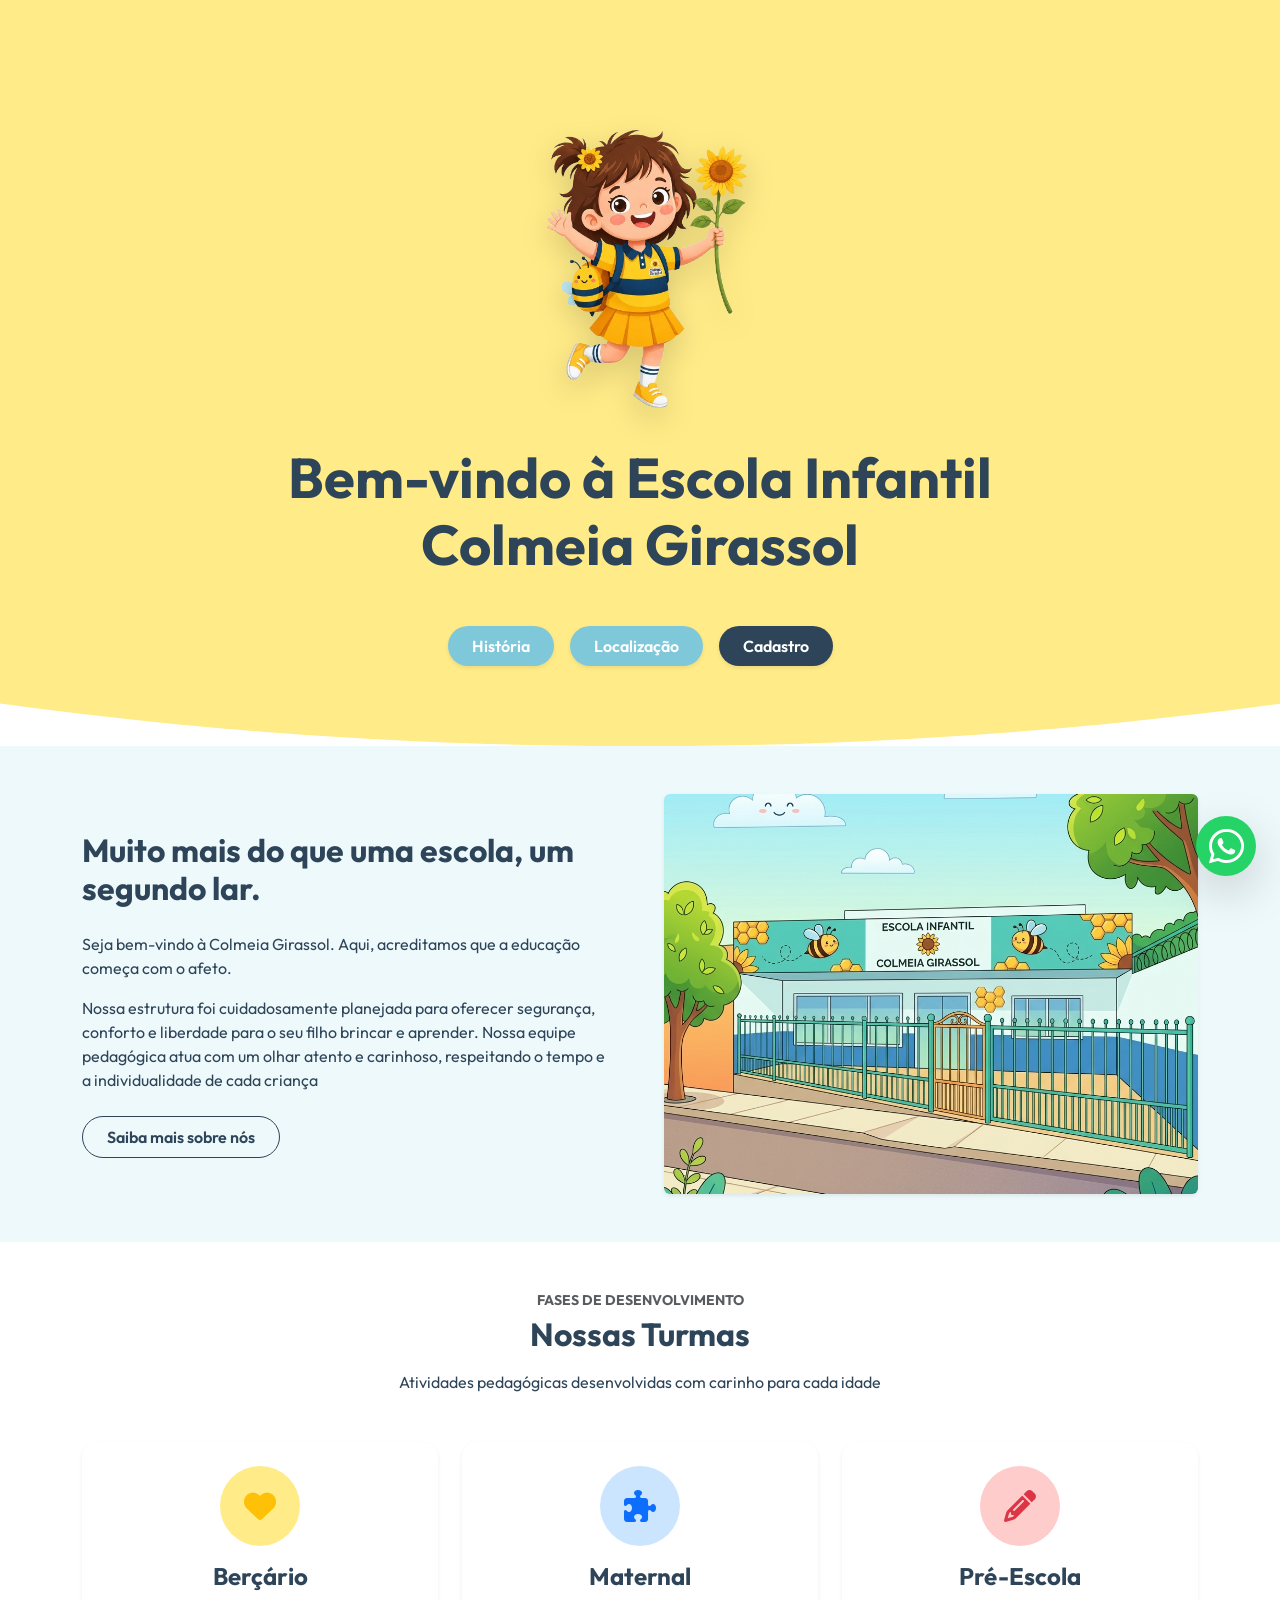
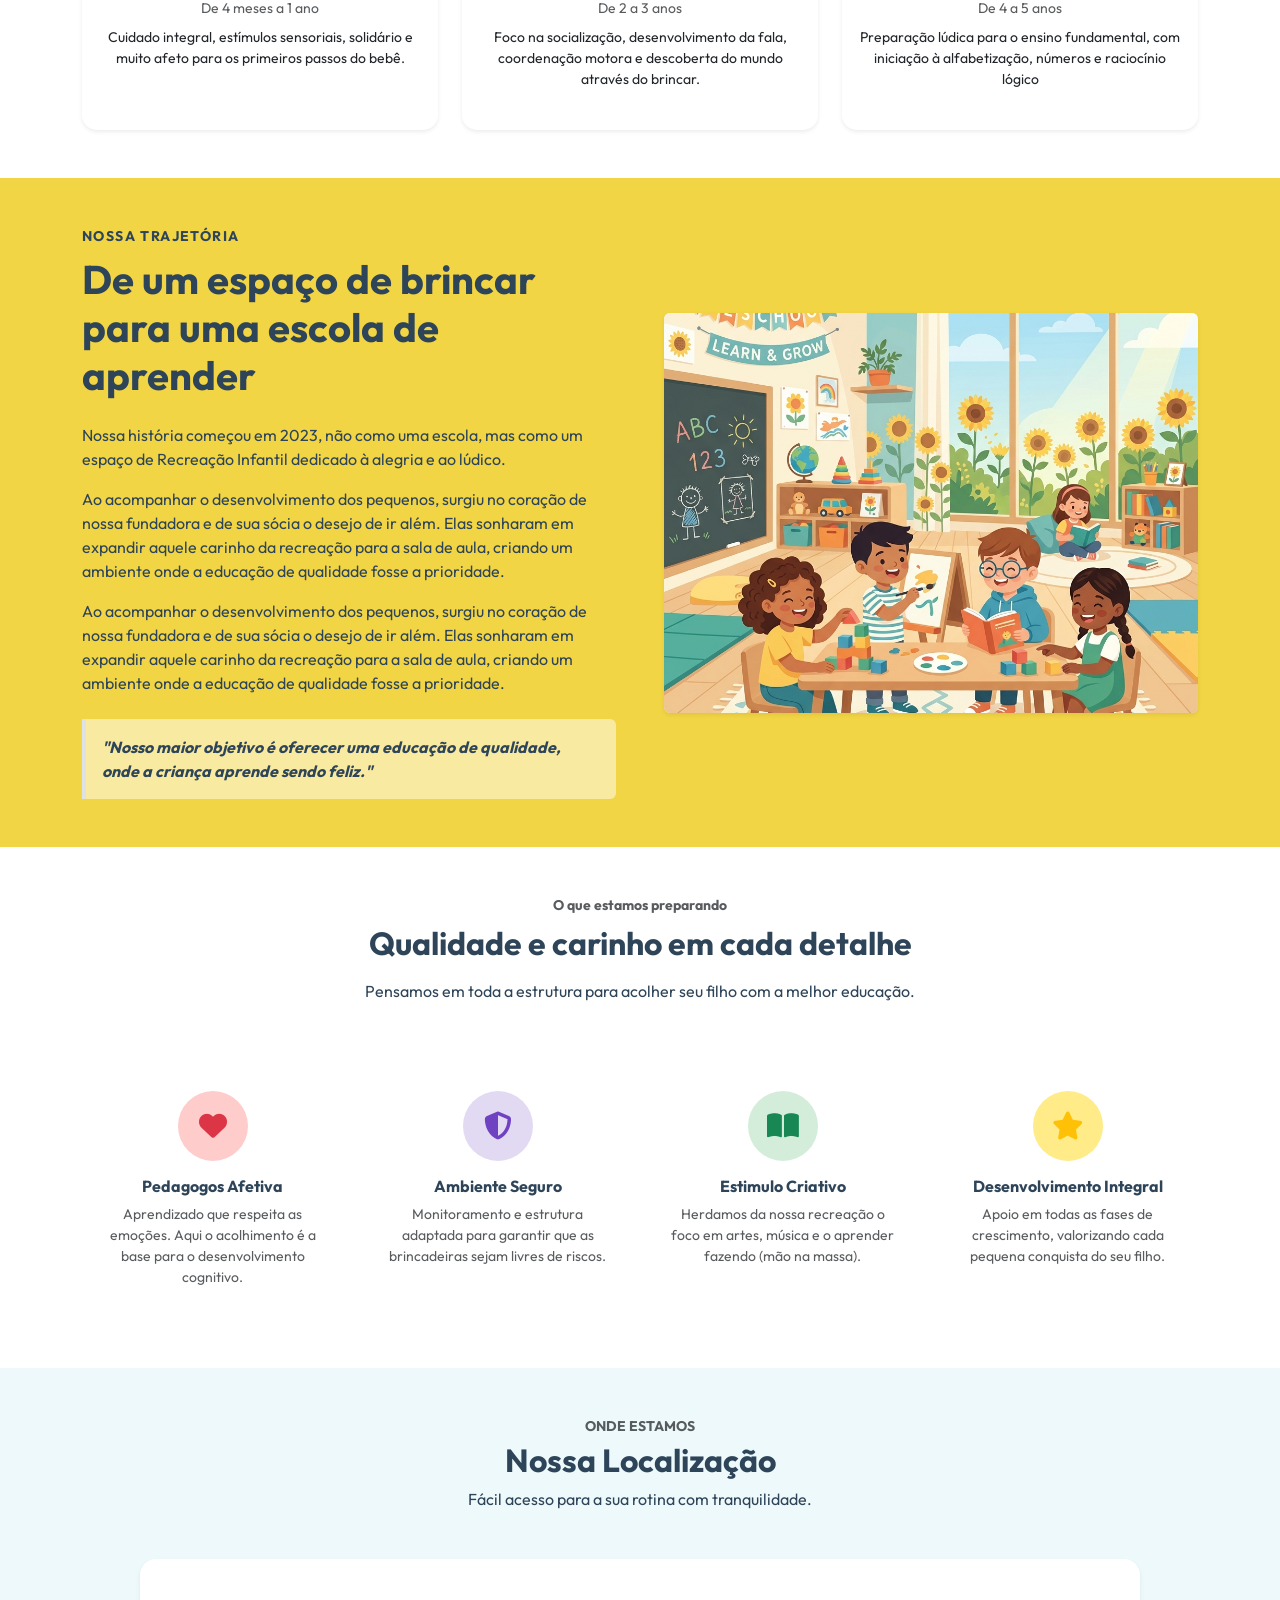
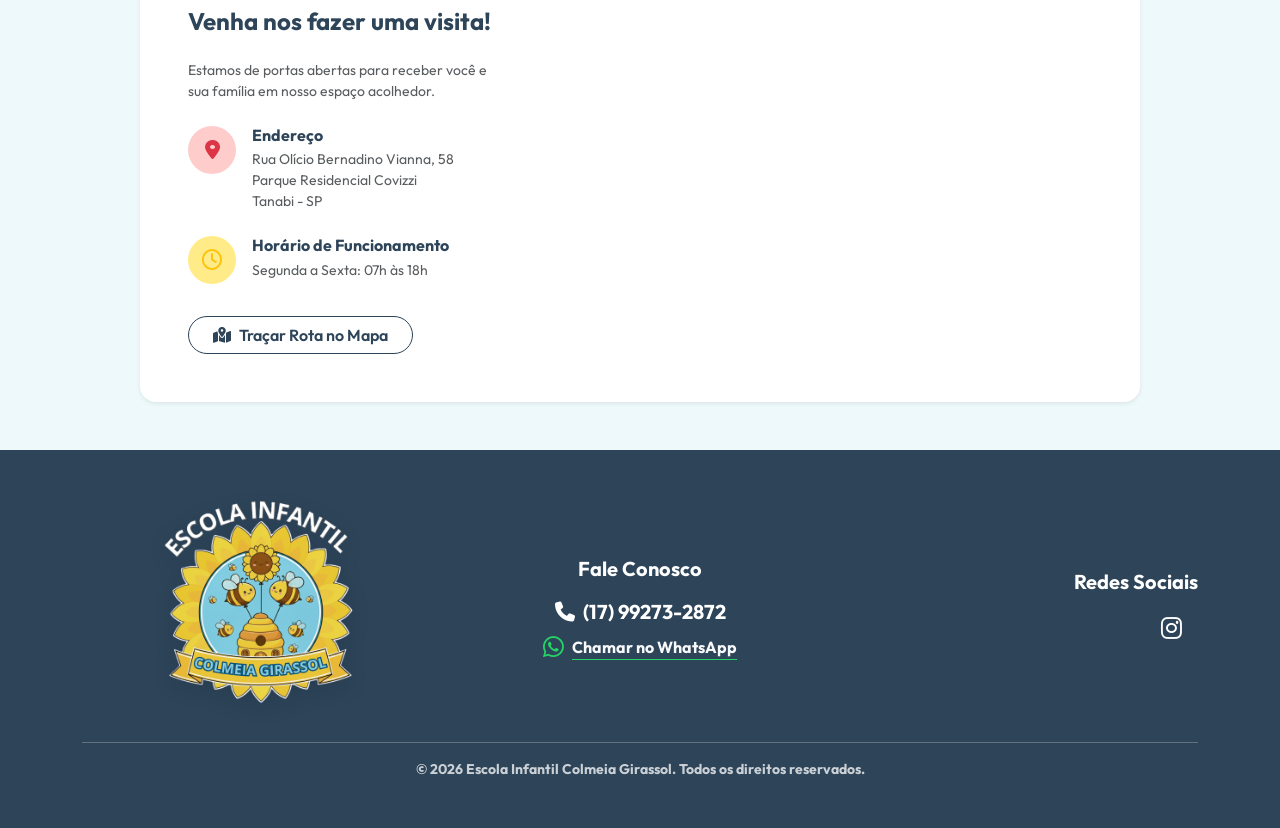
==== web/index.html @ 7d29bf46 "feat: implement core entity models, status utility service, and project frontend structure" ====
<!DOCTYPE html>
<html lang="pt-BR">
<head>
    <meta charset="UTF-8">
    <meta name="viewport" content="width=device-width, initial-scale=1.0">
    <title>Escola Infantil Colmeia Girassol</title>
    <!--Icone do site-->
    <link rel="icon" href="img/abelha.png">
    <!-- Fontes do Google -->
    <link href="https://fonts.googleapis.com/css2?family=Outfit:wght@300;400;600;700&display=swap" rel="stylesheet">
    <!-- CSS do Bootstrap -->
    <link href="https://cdn.jsdelivr.net/npm/bootstrap@5.3.2/dist/css/bootstrap.min.css" rel="stylesheet">
    <!-- Ícones do FontAwesome -->
    <link rel="stylesheet" href="https://cdnjs.cloudflare.com/ajax/libs/font-awesome/6.4.2/css/all.min.css">
    <!-- CSS da Biblioteca de Animação AOS -->
    <link href="https://unpkg.com/aos@2.3.1/dist/aos.css" rel="stylesheet">
    <!-- CSS Customizado -->
    <link rel="stylesheet" href="css/style.css">
</head>
<body>

    <!-- Seção Principal (Hero) -->
    <header class="hero-section text-center position-relative">
        <div class="hero-bg-curve"></div>
        <div class="container position-relative z-index-1" data-aos="fade-down" data-aos-duration="1000">
            <img src="img/mascote.png" alt="Mascote Escola Infantil Colmeia Girassol" class="img-fluid mb-4 floating" style="max-width: 250px; height: auto; filter: drop-shadow(0 10px 15px rgba(0,0,0,0.15)); mix-blend-mode: multiply;">
            <h1 class="display-4 fw-bold hero-title mb-5">Bem-vindo à Escola Infantil Colmeia Girassol</h1>
            
            <div class="d-flex justify-content-center gap-3 flex-wrap hero-buttons">
                <a href="#historia" class="btn btn-custom btn-light-blue rounded-pill px-4 py-2 shadow-sm">História</a>
                <a href="#localizacao" class="btn btn-custom btn-light-blue rounded-pill px-4 py-2 shadow-sm">Localização</a>
                <button class="btn btn-custom btn-dark-blue rounded-pill px-4 py-2 shadow-sm" data-bs-toggle="modal" data-bs-target="#modalCadastro">Cadastro</button>
            </div>
        </div>
    </header>

    <!-- Seção Sobre -->
    <section class="about-section py-5 bg-light-blue-pale" id="sobre">
        <div class="container">
            <div class="row align-items-center g-5">
                <div class="col-lg-6" data-aos="fade-right" data-aos-duration="1000">
                    <h2 class="fw-bold mb-4">Muito mais do que uma escola, um segundo lar.</h2>
                    <p class="mb-3">Seja bem-vindo à Colmeia Girassol. Aqui, acreditamos que a educação começa com o afeto.</p>
                    <p class="mb-4">Nossa estrutura foi cuidadosamente planejada para oferecer segurança, conforto e liberdade para o seu filho brincar e aprender. Nossa equipe pedagógica atua com um olhar atento e carinhoso, respeitando o tempo e a individualidade de cada criança</p>
                    <a href="html/sobre.html" class="btn btn-outline-dark-blue rounded-pill px-4 py-2">Saiba mais sobre nós</a>
                </div>
                <div class="col-lg-6" data-aos="fade-left" data-aos-duration="1000">
                    <div class="image-placeholder bg-light rounded shadow-sm d-flex align-items-center justify-content-center">
                        <img src="img/escola_cartoon.png" alt="Escola" class="img-fluid w-100 h-100 rounded" style="object-fit: cover;">
                    </div>
                </div>
            </div>
        </div>
    </section>

    <!-- Seção de Turmas -->
    <section class="classes-section py-5 bg-white text-center" id="turmas">
        <div class="container" data-aos="fade-up" data-aos-duration="1000">
            <p class="text-muted text-uppercase fw-bold mb-1 small">Fases de desenvolvimento</p>
            <h2 class="fw-bold mb-3">Nossas Turmas</h2>
            <p class="mb-5">Atividades pedagógicas desenvolvidas com carinho para cada idade</p>
            
            <div class="row justify-content-center g-4">
                <!-- Berçário -->
                <div class="col-md-4 col-sm-6" data-aos="zoom-in" data-aos-delay="100">
                    <div class="card h-100 border-0 shadow-sm custom-card">
                        <div class="card-body py-4">
                            <div class="icon-circle bg-yellow-light mx-auto mb-3">
                                <i class="fa-solid fa-heart text-warning"></i>
                            </div>
                            <h4 class="fw-bold text-dark-blue">Berçário</h4>
                            <p class="small text-muted mb-0">De 4 meses a 1 ano</p>
                            <p class="small mt-2">Cuidado integral, estímulos sensoriais, solidário e muito afeto para os primeiros passos do bebê.</p>
                        </div>
                    </div>
                </div>
                <!-- Maternal -->
                <div class="col-md-4 col-sm-6" data-aos="zoom-in" data-aos-delay="200">
                    <div class="card h-100 border-0 shadow-sm custom-card">
                        <div class="card-body py-4">
                            <div class="icon-circle bg-blue-light mx-auto mb-3">
                                <i class="fa-solid fa-puzzle-piece text-primary"></i>
                            </div>
                            <h4 class="fw-bold text-dark-blue">Maternal</h4>
                            <p class="small text-muted mb-0">De 2 a 3 anos</p>
                            <p class="small mt-2">Foco na socialização, desenvolvimento da fala, coordenação motora e descoberta do mundo através do brincar.</p>
                        </div>
                    </div>
                </div>
                <!-- Pré-Escola -->
                <div class="col-md-4 col-sm-6" data-aos="zoom-in" data-aos-delay="300">
                    <div class="card h-100 border-0 shadow-sm custom-card">
                        <div class="card-body py-4">
                            <div class="icon-circle bg-red-light mx-auto mb-3">
                                <i class="fa-solid fa-pencil text-danger"></i>
                            </div>
                            <h4 class="fw-bold text-dark-blue">Pré-Escola</h4>
                            <p class="small text-muted mb-0">De 4 a 5 anos</p>
                            <p class="small mt-2">Preparação lúdica para o ensino fundamental, com iniciação à alfabetização, números e raciocínio lógico</p>
                        </div>
                    </div>
                </div>
            </div>
        </div>
    </section>

    <!-- Seção Nossa Trajetória -->
    <section class="history-section py-5 position-relative" id="historia">
        <div class="container">
            <div class="row align-items-center g-5">
                <div class="col-lg-6" data-aos="fade-right" data-aos-duration="1000">
                    <p class="text-dark-blue text-uppercase fw-bold mb-2 small tracking-wide">Nossa Trajetória</p>
                    <h2 class="fw-bold mb-4 display-6">De um espaço de brincar para uma escola de aprender</h2>
                    <p class="mb-3">Nossa história começou em 2023, não como uma escola, mas como um espaço de Recreação Infantil dedicado à alegria e ao lúdico.</p>
                    <p class="mb-3">Ao acompanhar o desenvolvimento dos pequenos, surgiu no coração de nossa fundadora e de sua sócia o desejo de ir além. Elas sonharam em expandir aquele carinho da recreação para a sala de aula, criando um ambiente onde a educação de qualidade fosse a prioridade.</p>
                    <p class="mb-4">Ao acompanhar o desenvolvimento dos pequenos, surgiu no coração de nossa fundadora e de sua sócia o desejo de ir além. Elas sonharam em expandir aquele carinho da recreação para a sala de aula, criando um ambiente onde a educação de qualidade fosse a prioridade.</p>
                    <div class="quote-box p-3 border-start border-4 border-dark-blue rounded-end">
                        <i class="text-dark-blue fw-bold">"Nosso maior objetivo é oferecer uma educação de qualidade, onde a criança aprende sendo feliz."</i>
                    </div>
                </div>
                <div class="col-lg-6" data-aos="fade-left" data-aos-duration="1000">
                     <div class="image-placeholder bg-light rounded shadow-sm d-flex align-items-center justify-content-center">
                        <img src="img/trajetoria_escola.png" alt="Nossa Trajetória" class="img-fluid w-100 h-100 rounded" style="object-fit: cover;">
                    </div>
                </div>
            </div>
        </div>
    </section>

    <!-- Seção de Qualidades -->
    <section class="features-section py-5 bg-white text-center" id="qualidade">
        <div class="container" data-aos="fade-up" data-aos-duration="1000">
            <p class="text-muted fw-bold mb-2 small">O que estamos preparando</p>
            <h2 class="fw-bold mb-3">Qualidade e carinho em cada detalhe</h2>
            <p class="mb-5">Pensamos em toda a estrutura para acolher seu filho com a melhor educação.</p>
            
            <div class="row justify-content-center g-4 mt-2">
                <div class="col-md-3 col-6" data-aos="zoom-in" data-aos-delay="100">
                    <div class="custom-card p-3 h-100">
                        <div class="feature-icon mx-auto mb-3 bg-red-light rounded-circle d-flex align-items-center justify-content-center" style="width: 70px; height: 70px;">
                            <i class="fa-solid fa-heart text-danger fs-3"></i>
                        </div>
                        <h6 class="fw-bold">Pedagogos Afetiva</h6>
                        <p class="small text-muted">Aprendizado que respeita as emoções. Aqui o acolhimento é a base para o desenvolvimento cognitivo.</p>
                    </div>
                </div>
                <div class="col-md-3 col-6" data-aos="zoom-in" data-aos-delay="200">
                    <div class="custom-card p-3 h-100">
                        <div class="feature-icon mx-auto mb-3 bg-purple-light rounded-circle d-flex align-items-center justify-content-center" style="width: 70px; height: 70px;">
                            <i class="fa-solid fa-shield-halved text-purple fs-3" style="color: #6f42c1;"></i>
                        </div>
                        <h6 class="fw-bold">Ambiente Seguro</h6>
                        <p class="small text-muted">Monitoramento e estrutura adaptada para garantir que as brincadeiras sejam livres de riscos.</p>
                    </div>
                </div>
                <div class="col-md-3 col-6" data-aos="zoom-in" data-aos-delay="300">
                    <div class="custom-card p-3 h-100">
                        <div class="feature-icon mx-auto mb-3 bg-green-light rounded-circle d-flex align-items-center justify-content-center" style="width: 70px; height: 70px;">
                            <i class="fa-solid fa-book-open text-success fs-3"></i>
                        </div>
                        <h6 class="fw-bold">Estimulo Criativo</h6>
                        <p class="small text-muted">Herdamos da nossa recreação o foco em artes, música e o aprender fazendo (mão na massa).</p>
                    </div>
                </div>
                <div class="col-md-3 col-6" data-aos="zoom-in" data-aos-delay="400">
                    <div class="custom-card p-3 h-100">
                        <div class="feature-icon mx-auto mb-3 bg-yellow-light rounded-circle d-flex align-items-center justify-content-center" style="width: 70px; height: 70px;">
                            <i class="fa-solid fa-star text-warning fs-3"></i>
                        </div>
                        <h6 class="fw-bold">Desenvolvimento Integral</h6>
                        <p class="small text-muted">Apoio em todas as fases de crescimento, valorizando cada pequena conquista do seu filho.</p>
                    </div>
                </div>

            </div>
        </div>
    </section>

    <!-- Seção de Localização -->
    <section class="location-section py-5 bg-light-blue-pale" id="localizacao">
        <div class="container" data-aos="fade-up" data-aos-duration="1000">
            <div class="text-center mb-5">
                <p class="text-muted text-uppercase fw-bold mb-1 small">Onde Estamos</p>
                <h2 class="fw-bold text-dark-blue">Nossa Localização</h2>
                <p class="mb-4">Fácil acesso para a sua rotina com tranquilidade.</p>
            </div>
            
            <div class="row g-0 align-items-stretch bg-white rounded-4 shadow-sm overflow-hidden mx-auto custom-card" style="max-width: 1000px;">
                <!-- Informações de Contato -->
                <div class="col-lg-5 p-4 p-md-5 d-flex flex-column justify-content-center text-start">
                    <h4 class="fw-bold mb-4 text-dark-blue">Venha nos fazer uma visita!</h4>
                    <p class="text-muted mb-4 small">Estamos de portas abertas para receber você e sua família em nosso espaço acolhedor.</p>
                    
                    <div class="d-flex align-items-start mb-4">
                        <div class="bg-red-light rounded-circle d-flex align-items-center justify-content-center me-3" style="width: 48px; height: 48px; flex-shrink: 0;">
                            <i class="fa-solid fa-location-dot text-danger fs-5"></i>
                        </div>
                        <div>
                            <h6 class="fw-bold mb-1">Endereço</h6>
                            <p class="small text-muted mb-0">Rua Olício Bernadino Vianna, 58<br>Parque Residencial Covizzi<br>Tanabi - SP</p>
                        </div>
                    </div>

                    <div class="d-flex align-items-start mb-4">
                        <div class="bg-yellow-light rounded-circle d-flex align-items-center justify-content-center me-3" style="width: 48px; height: 48px; flex-shrink: 0;">
                            <i class="fa-regular fa-clock text-warning fs-5"></i>
                        </div>
                        <div>
                            <h6 class="fw-bold mb-1">Horário de Funcionamento</h6>
                            <p class="small text-muted mb-0">Segunda a Sexta: 07h às 18h</p>
                        </div>
                    </div>

                    <a href="https://maps.google.com/maps?q=Recreação+Infantil+Girassol,+Tanabi+-+SP" target="_blank" class="btn btn-outline-dark-blue rounded-pill px-4 mt-2 align-self-start">
                        <i class="fa-solid fa-map-location-dot me-2"></i>Traçar Rota no Mapa
                    </a>
                </div>
                
                <!-- Mapa Iframe -->
                <div class="col-lg-7 position-relative" style="min-height: 400px;">
                    <iframe 
                        src="https://maps.google.com/maps?q=Recrea%C3%A7%C3%A3o+Infantil+Girassol,+Tanabi+-+SP&t=&z=15&ie=UTF8&iwloc=&output=embed" 
                        class="position-absolute w-100 h-100" 
                        style="border:0; top:0; left:0;" 
                        allowfullscreen="" 
                        loading="lazy">
                    </iframe>
                </div>
            </div>
        </div>
    </section>

    <!-- Espaço reservado para o Rodapé (Carregado via JS) -->
    <div id="footer-placeholder"></div>

    <!-- Modal de Cadastro -->
    <div class="modal fade" id="modalCadastro" tabindex="-1" aria-labelledby="modalCadastroLabel" aria-hidden="true">
        <div class="modal-dialog modal-dialog-centered" style="max-width: 350px;">
            <div class="modal-content border-0 shadow-lg" style="border-radius: 20px; padding: 10px;">
                <div class="modal-header border-0 position-relative d-flex justify-content-center align-items-center pb-2 pt-3">
                    <h6 class="modal-title fw-bold m-0" style="color: #4a5a6a;" id="modalCadastroLabel">Selecione seu perfil</h6>
                    <button type="button" class="btn-close position-absolute end-0 me-3" style="font-size: 10px;" data-bs-dismiss="modal" aria-label="Close"></button>
                </div>
                <div class="modal-body text-center pt-3 pb-4 px-4">
                    <div class="d-grid gap-3">
                        <a href="html/login.html" class="btn rounded-3 fw-bold py-2 shadow-sm btn-perfil text-decoration-none">RESPONSÁVEL</a>
                        <a href="html/login.html?tab=prof" class="btn rounded-3 fw-bold py-2 shadow-sm btn-perfil text-decoration-none">PROFESSOR</a>
                    </div>
                </div>
            </div>
        </div>
    </div>

    <!-- Carregador de Componentes (Cabeçalho e Rodapé) -->
    <script src="js/components.js"></script>

    <!-- JS do Bootstrap -->
    <script src="https://cdn.jsdelivr.net/npm/bootstrap@5.3.2/dist/js/bootstrap.bundle.min.js"></script>
    <!-- JS da Biblioteca de Animação AOS -->
    <script src="https://unpkg.com/aos@2.3.1/dist/aos.js"></script>
    <script>
        // Inicializar o AOS
        AOS.init({
            once: true, // define se a animação deve acontecer apenas uma vez - ao rolar para baixo
            offset: 100 // deslocamento (em px) do ponto de gatilho original
        });
    </script>
</body>
</html>
---- web/css/style.css ----
/* Fontes do Google */
body {
    font-family: 'Outfit', sans-serif;
    color: #2D4459; /* Default text color */
    overflow-x: hidden;
}

/* Variáveis de Cores */
:root {
    --dark-blue: #2D4459;
    --light-blue: #7EC8D9;
    --light-blue-pale: #eef9fb;
    --yellow-main: #F2D544;
    --yellow-dark: #F2C744;
    --yellow-light: #ffeb87;
}

/* Classes Utilitárias */
.text-dark-blue { color: var(--dark-blue) !important; }
.text-yellow-main { color: var(--yellow-main) !important; }

.bg-dark-blue { background-color: var(--dark-blue) !important; }
.bg-light-blue { background-color: var(--light-blue) !important; }
.bg-light-blue-pale { background-color: var(--light-blue-pale) !important; }
.bg-yellow-main { background-color: var(--yellow-main) !important; }
.bg-yellow-light { background-color: var(--yellow-light) !important; }
.bg-red-light { background-color: #ffcccc !important; }
.bg-blue-light { background-color: #cce5ff !important; }
.bg-green-light { background-color: #d4edda !important; }
.bg-purple-light { background-color: #e2d9f3 !important; }

.tracking-wide { letter-spacing: 0.1em; }

/* Botões */
.btn-custom {
    font-weight: 600;
    transition: all 0.3s ease;
    border: none;
}

.btn-light-blue {
    background-color: var(--light-blue);
    color: #fff;
}
.btn-light-blue:hover {
    background-color: #6bb9ca;
    color: #fff;
    transform: translateY(-2px);
    box-shadow: 0 4px 10px rgba(126, 200, 217, 0.4) !important;
}

.btn-dark-blue {
    background-color: var(--dark-blue);
    color: #fff;
}
.btn-dark-blue:hover {
    background-color: #1e2d3b;
    color: #fff;
    transform: translateY(-2px);
    box-shadow: 0 4px 10px rgba(45, 68, 89, 0.4) !important;
}

.btn-yellow-main {
    background-color: var(--yellow-main);
    color: var(--dark-blue);
}
.btn-yellow-main:hover {
    background-color: var(--yellow-dark);
    color: var(--dark-blue);
    transform: translateY(-2px);
    box-shadow: 0 4px 10px rgba(242, 213, 68, 0.4) !important;
}

.btn-outline-dark-blue {
    border: 1px solid var(--dark-blue);
    color: var(--dark-blue);
    font-weight: 600;
    transition: all 0.3s ease;
}
.btn-outline-dark-blue:hover {
    background-color: var(--dark-blue);
    color: #fff;
    transform: translateY(-2px);
}

/* Seção Principal (Hero) */
.hero-section {
    padding: 120px 0 80px;
    background-color: #fff;
}

.hero-bg-curve {
    position: absolute;
    top: 0;
    left: 0;
    width: 100%;
    height: 100%;
    background-color: var(--yellow-light);
    clip-path: ellipse(150% 100% at 50% 0%);
    z-index: 0;
}

.hero-title {
    color: var(--dark-blue);
    max-width: 800px;
    margin: 0 auto;
}

.z-index-1 {
    z-index: 1;
}

/* Seção Sobre */
.image-placeholder {
    height: 400px;
    background: linear-gradient(135deg, #f0f0f0, #e0e0e0);
    transition: transform 0.3s ease;
}
.image-placeholder:hover {
    transform: scale(1.02);
}

/* Seção de Turmas */
.custom-card {
    transition: all 0.3s ease;
    border-radius: 15px;
}
.custom-card:hover {
    transform: translateY(-10px);
    box-shadow: 0 15px 30px rgba(0,0,0,0.1) !important;
}
.icon-circle {
    width: 80px;
    height: 80px;
    border-radius: 50%;
    display: flex;
    align-items: center;
    justify-content: center;
    font-size: 2rem;
}

/* Seção Nossa Trajetória */
.history-section {
    background-color: var(--yellow-main);
}
.quote-box {
    background-color: rgba(255, 255, 255, 0.5);
}

/* Espaço do Mapa de Localização */
.map-placeholder {
    background-color: #eee;
    border-radius: 15px;
}

/* Rodapé */
.footer-section {
    background-color: var(--dark-blue);
}
.social-icons a {
    transition: opacity 0.3s ease;
}
.social-icons a:hover {
    opacity: 0.7;
}

/* Animações */
@keyframes float {
    0% { transform: translateY(0px); }
    50% { transform: translateY(-10px); }
    100% { transform: translateY(0px); }
}

.floating {
    animation: float 3s ease-in-out infinite;
}

.floating-slow {
    animation: float 6s ease-in-out infinite;
}

/* Botões do Modal de Perfil */
.btn-perfil {
    background-color: #fff;
    color: #6b7280;
    border: 2px solid #fcb38b;
    letter-spacing: 0.5px;
    font-size: 0.9rem;
    transition: all 0.3s ease;
}

.btn-perfil:hover {
    background-color: #fcb38b;
    color: #fff;
    transform: scale(1.05);
    box-shadow: 0 5px 15px rgba(252, 179, 139, 0.4) !important;
}

/* Cards da Página Sobre Nós */
.pillar-card {
    transition: transform 0.4s ease, box-shadow 0.4s ease;
}
.pillar-card:hover {
    transform: translateY(-15px);
    box-shadow: 0 15px 30px rgba(0,0,0,0.1) !important;
}

/* Animações de Hover para Botões Gerais */
.btn-animated {
    transition: transform 0.3s ease, box-shadow 0.3s ease, background-color 0.3s ease !important;
}
.btn-animated:hover {
    transform: scale(1.05) !important;
    box-shadow: 0 10px 20px rgba(0,0,0,0.1) !important;
}

/* Animação apenas de cor para links de voltar */
.back-link {
    transition: color 0.3s ease !important;
}
.back-link:hover {
    color: var(--yellow-main) !important;
}

/* Tab com linha animada (Login) */
.login-tab-link {
    position: relative;
    color: #6c757d;
    background: transparent !important;
    border: none !important;
    transition: color 0.3s ease;
}
.login-tab-link::after {
    content: '';
    position: absolute;
    bottom: 0;
    left: 50%;
    transform: translateX(-50%);
    width: 0;
    height: 3px;
    background-color: var(--yellow-main);
    transition: width 0.4s cubic-bezier(0.25, 1, 0.5, 1);
}
.login-tab-link.active::after {
    width: 100%;
}
.login-tab-link.active {
    color: var(--dark-blue) !important;
    font-weight: bold;
}
/* Estilos de Dashboard */
.dashboard-container {
    display: flex;
    min-height: 100vh;
}

.sidebar {
    width: 280px;
    background-color: var(--dark-blue);
    color: #fff;
    padding: 2rem 1.5rem;
    position: sticky;
    top: 0;
    height: 100vh;
    transition: all 0.3s ease;
}

.sidebar-logo {
    margin-bottom: 2.5rem;
    text-align: center;
}

.nav-menu {
    list-style: none;
    padding: 0;
}

.nav-item {
    margin-bottom: 0.5rem;
}

.nav-link-custom {
    display: flex;
    align-items: center;
    padding: 0.8rem 1rem;
    color: rgba(255, 255, 255, 0.7);
    text-decoration: none;
    border-radius: 10px;
    transition: all 0.3s ease;
}

.nav-link-custom i {
    width: 25px;
    margin-right: 12px;
    font-size: 1.1rem;
}

.nav-link-custom:hover, .nav-link-custom.active {
    background-color: rgba(255, 255, 255, 0.1);
    color: var(--yellow-main);
}

.main-content {
    flex: 1;
    padding: 2rem;
    background-color: #f8f9fa;
}

.dashboard-header {
    margin-bottom: 2rem;
    display: flex;
    justify-content: space-between;
    align-items: center;
}

.stat-card {
    background: #fff;
    border-radius: 15px;
    padding: 1.5rem;
    box-shadow: 0 4px 15px rgba(0,0,0,0.05);
    border: none;
    height: 100%;
}

.stat-icon {
    width: 50px;
    height: 50px;
    border-radius: 12px;
    display: flex;
    align-items: center;
    justify-content: center;
    font-size: 1.5rem;
    margin-bottom: 1rem;
}

.table-custom {
    background: #fff;
    border-radius: 15px;
    overflow: hidden;
    box-shadow: 0 4px 15px rgba(0,0,0,0.05);
}

.table-custom thead {
    background-color: var(--light-blue-pale);
}

.table-custom th {
    font-weight: 600;
    color: var(--dark-blue);
    border-bottom: none;
}

.table-custom td {
    vertical-align: middle;
}

.form-card {
    background: #fff;
    border-radius: 20px;
    padding: 2.5rem;
    box-shadow: 0 10px 30px rgba(0,0,0,0.05);
}

.badge-active {
    background-color: #d1fae5;
    color: #065f46;
}

.badge-pending {
    background-color: #fef3c7;
    color: #92400e;
}

@media (max-width: 992px) {
    .sidebar {
        width: 80px;
        padding: 2rem 0.5rem;
    }
    .sidebar-logo span, .nav-link-custom span {
        display: none;
    }
    .nav-link-custom i {
        margin-right: 0;
        width: 100%;
        text-align: center;
    }
}

/* Ajustes de Alinhamento e Estabilidade */
.align-middle-custom {
    display: flex;
    align-items: center;
}

.gap-2 { gap: 0.5rem !important; }
.gap-3 { gap: 1rem !important; }

.table th, .table td {
    padding: 1rem 1.25rem !important;
}

.stat-card {
    transition: transform 0.3s ease, box-shadow 0.3s ease;
}

.stat-card:hover {
    transform: translateY(-5px);
}

.main-content {
    overflow-y: auto;
    max-height: 100vh;
}

/* Garantir que o conteúdo injetado não quebre o layout */
#diario .form-card, #planejamento .row.g-4, #cadastro-professor tbody {
    min-height: 100px;
}

.form-floating > label {
    padding: 1rem 0.75rem;
}
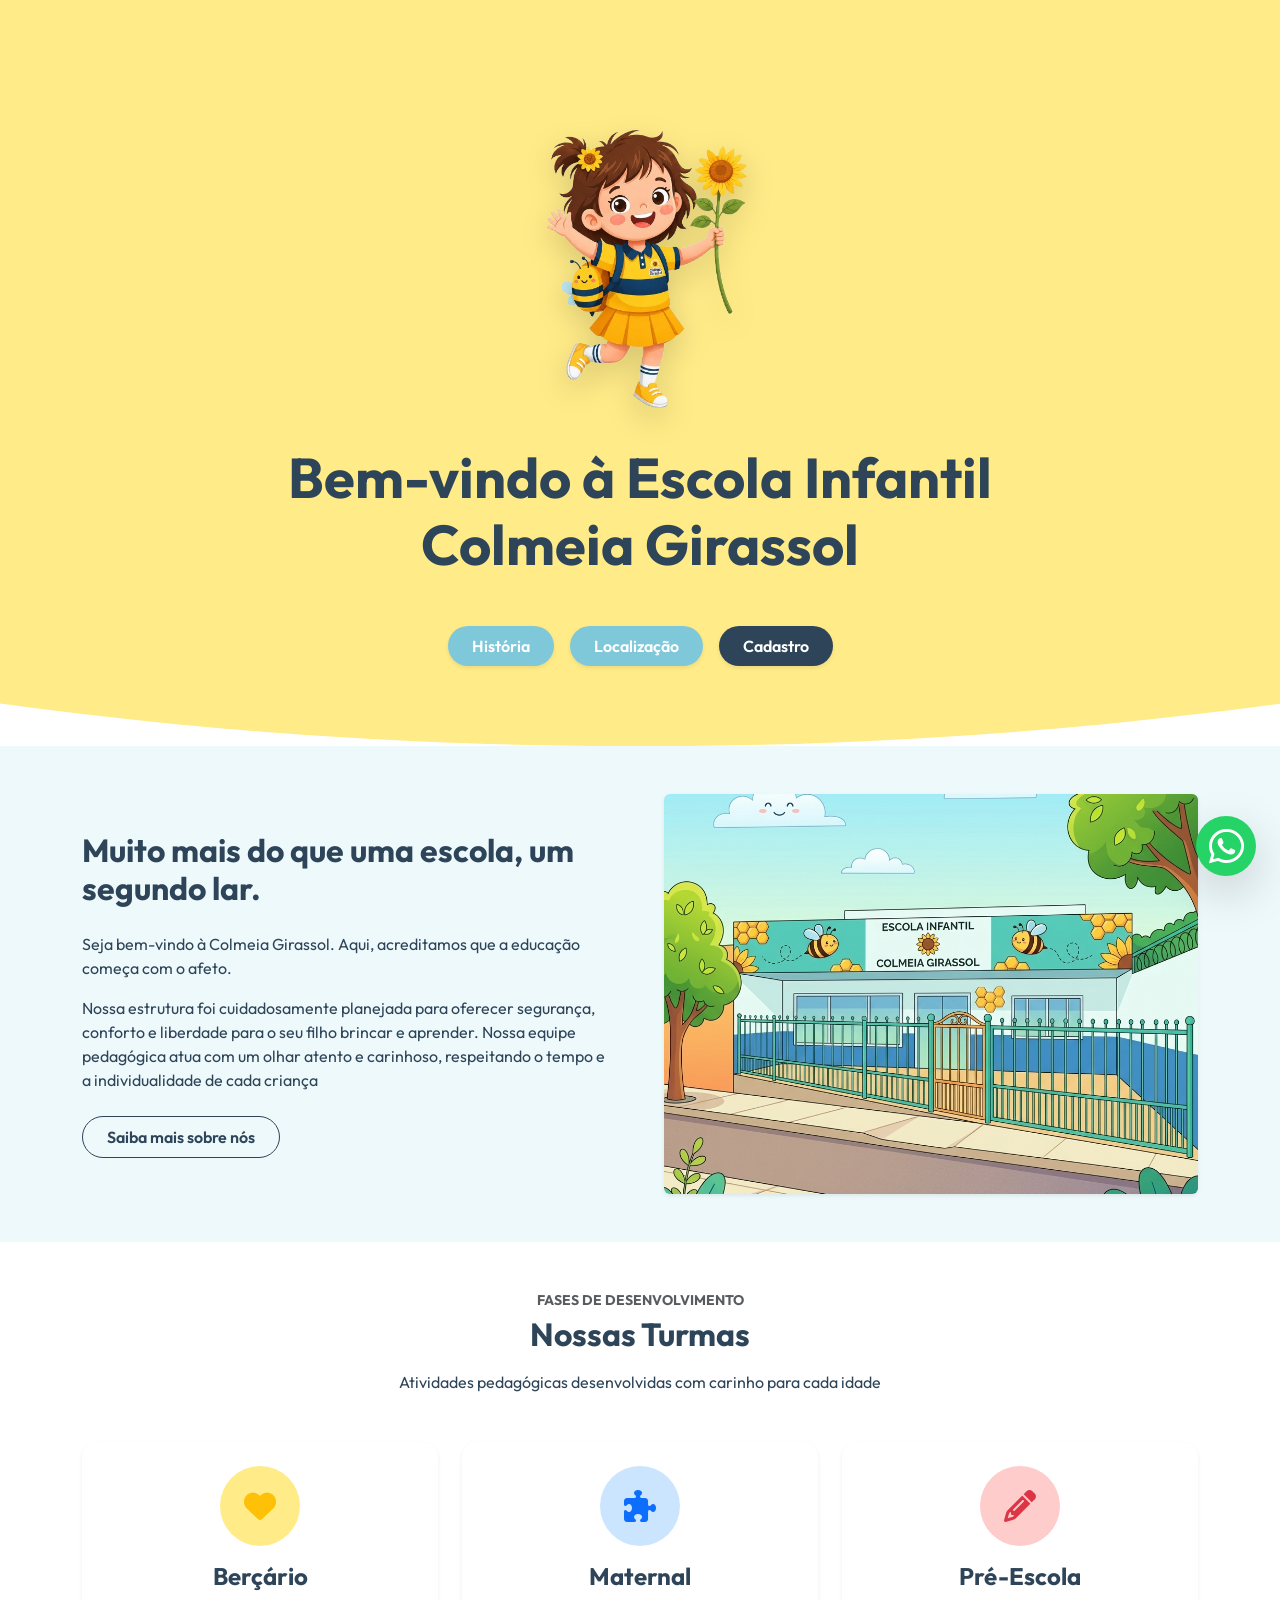
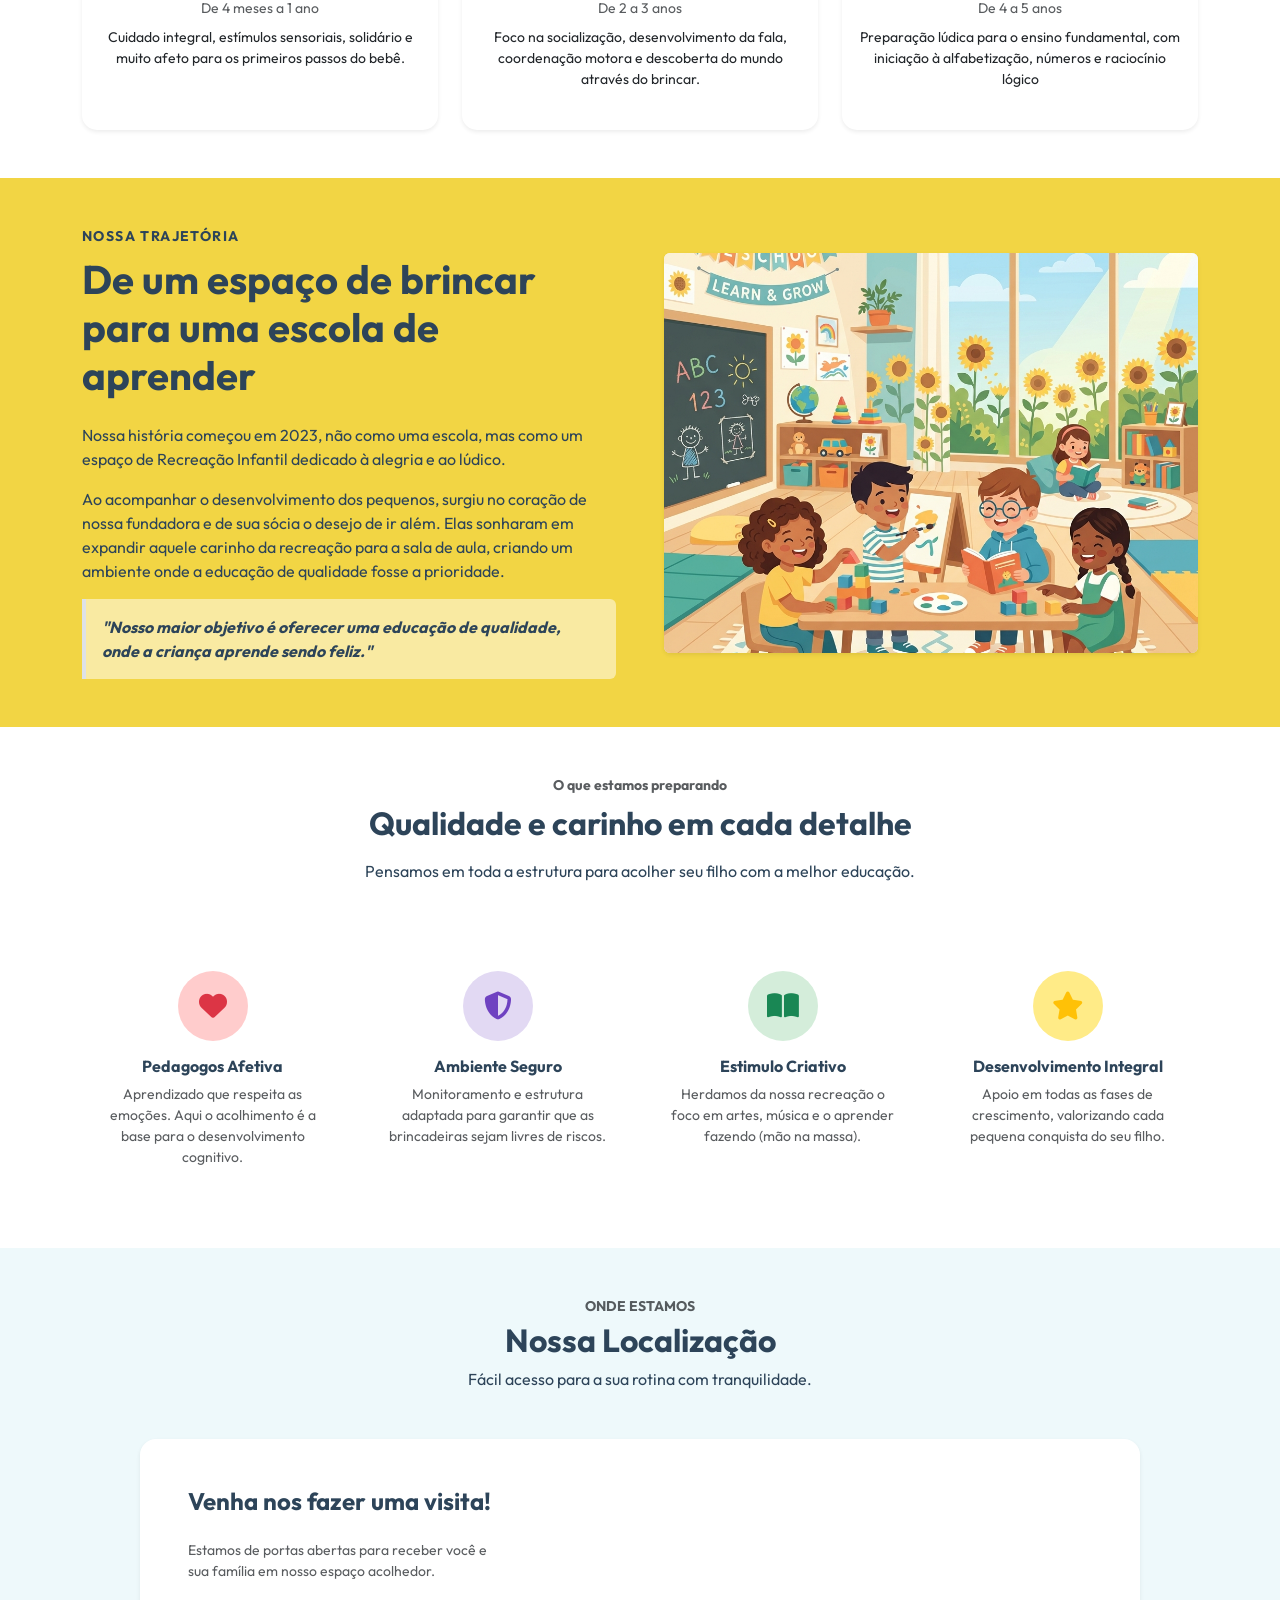
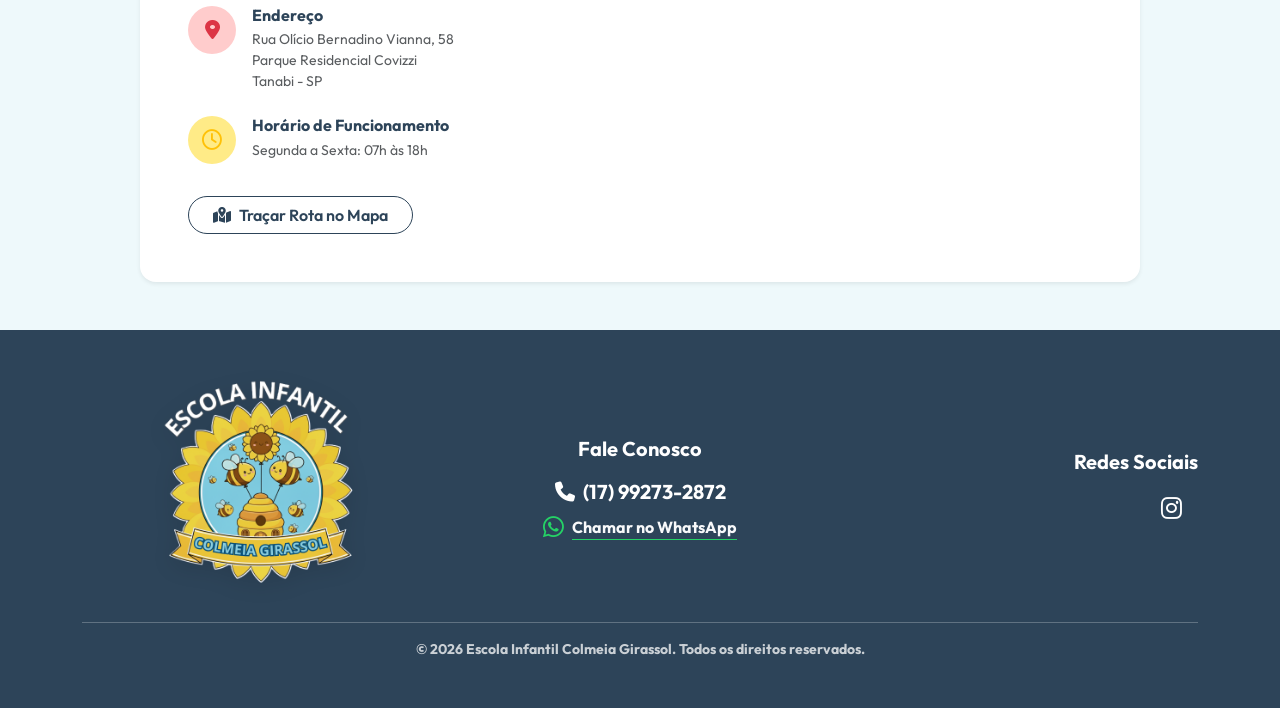
==== commit bd1d4509: "feat: text correction" ====
--- a/web/index.html
+++ b/web/index.html
@@ -113,7 +113,6 @@
                     <h2 class="fw-bold mb-4 display-6">De um espaço de brincar para uma escola de aprender</h2>
                     <p class="mb-3">Nossa história começou em 2023, não como uma escola, mas como um espaço de Recreação Infantil dedicado à alegria e ao lúdico.</p>
                     <p class="mb-3">Ao acompanhar o desenvolvimento dos pequenos, surgiu no coração de nossa fundadora e de sua sócia o desejo de ir além. Elas sonharam em expandir aquele carinho da recreação para a sala de aula, criando um ambiente onde a educação de qualidade fosse a prioridade.</p>
-                    <p class="mb-4">Ao acompanhar o desenvolvimento dos pequenos, surgiu no coração de nossa fundadora e de sua sócia o desejo de ir além. Elas sonharam em expandir aquele carinho da recreação para a sala de aula, criando um ambiente onde a educação de qualidade fosse a prioridade.</p>
                     <div class="quote-box p-3 border-start border-4 border-dark-blue rounded-end">
                         <i class="text-dark-blue fw-bold">"Nosso maior objetivo é oferecer uma educação de qualidade, onde a criança aprende sendo feliz."</i>
                     </div>
--- a/web/css/style.css
+++ b/web/css/style.css
@@ -420,3 +420,17 @@
 .form-floating > label {
     padding: 1rem 0.75rem;
 }
+/* Lógica de Seções do Dashboard (SPA) */
+.dashboard-section {
+    display: none;
+    animation: fadeIn 0.4s ease;
+}
+
+.dashboard-section.active {
+    display: block;
+}
+
+@keyframes fadeIn {
+    from { opacity: 0; transform: translateY(10px); }
+    to { opacity: 1; transform: translateY(0); }
+}
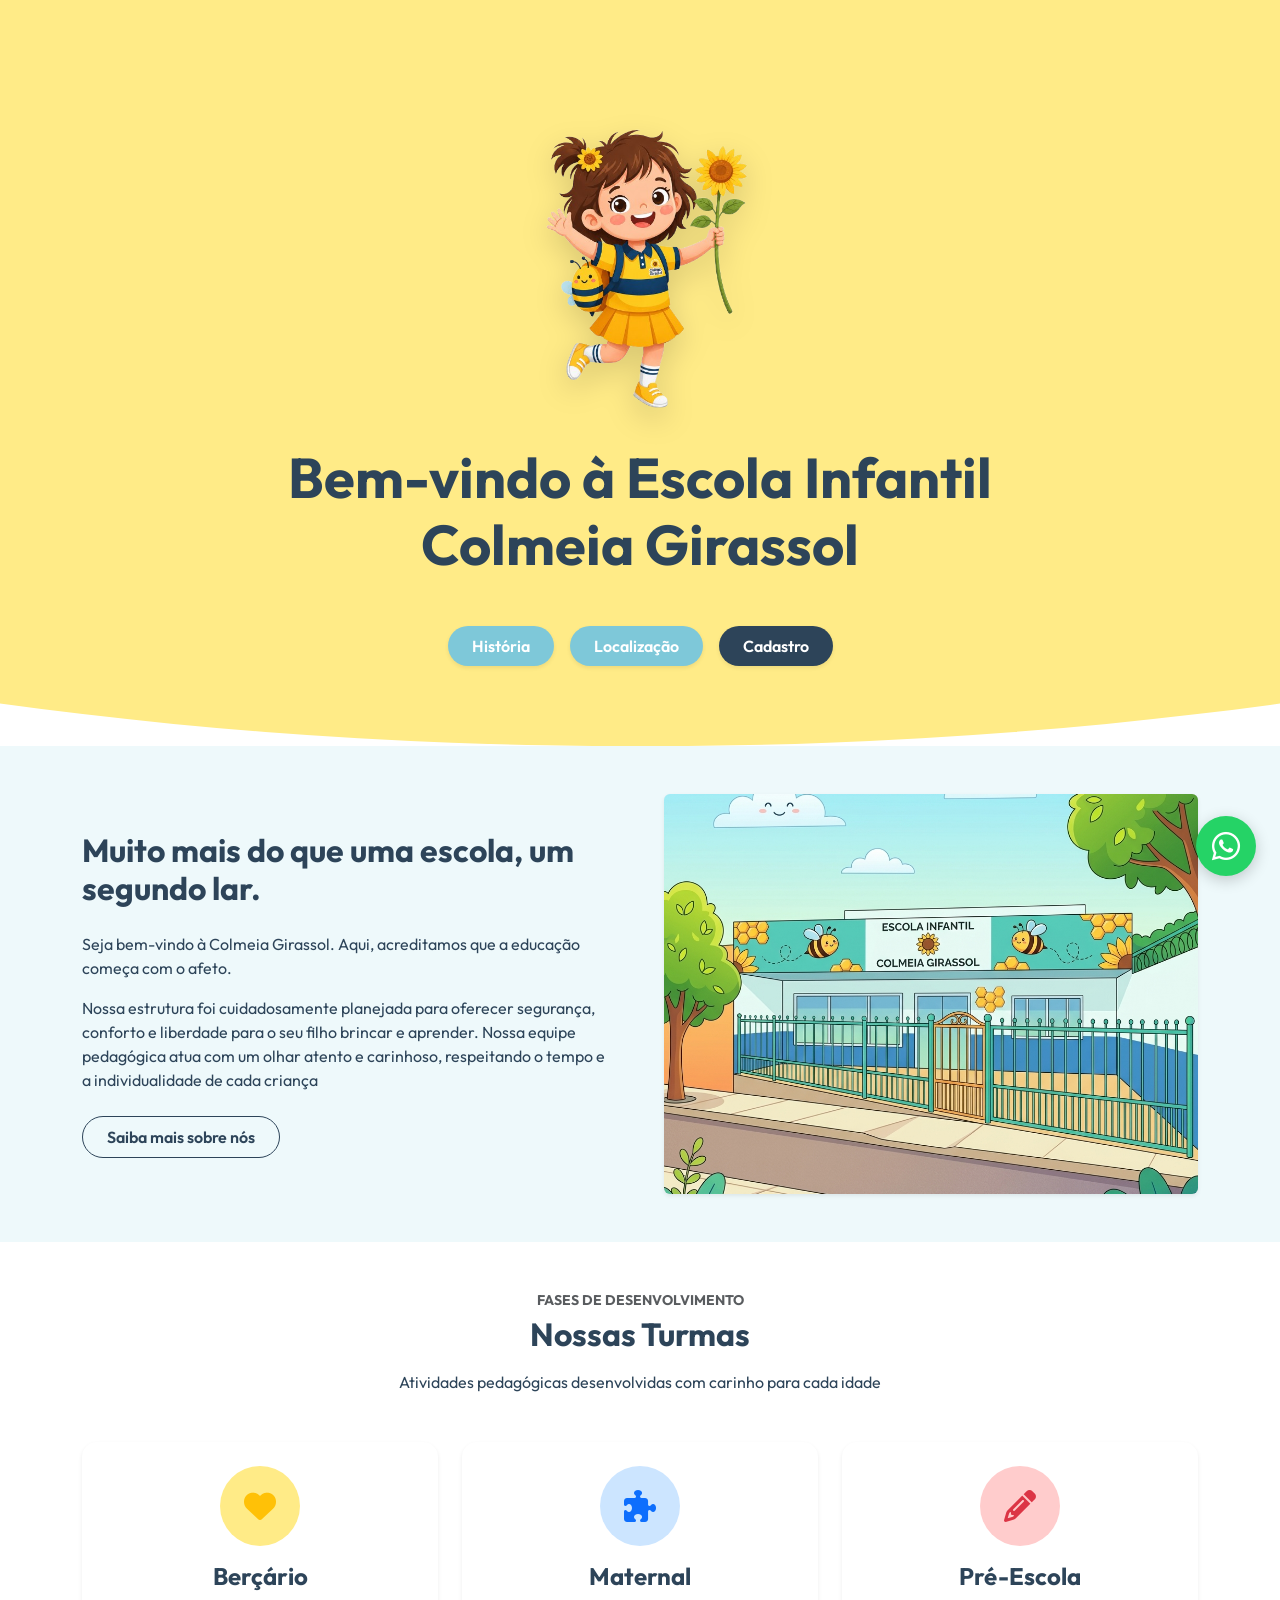
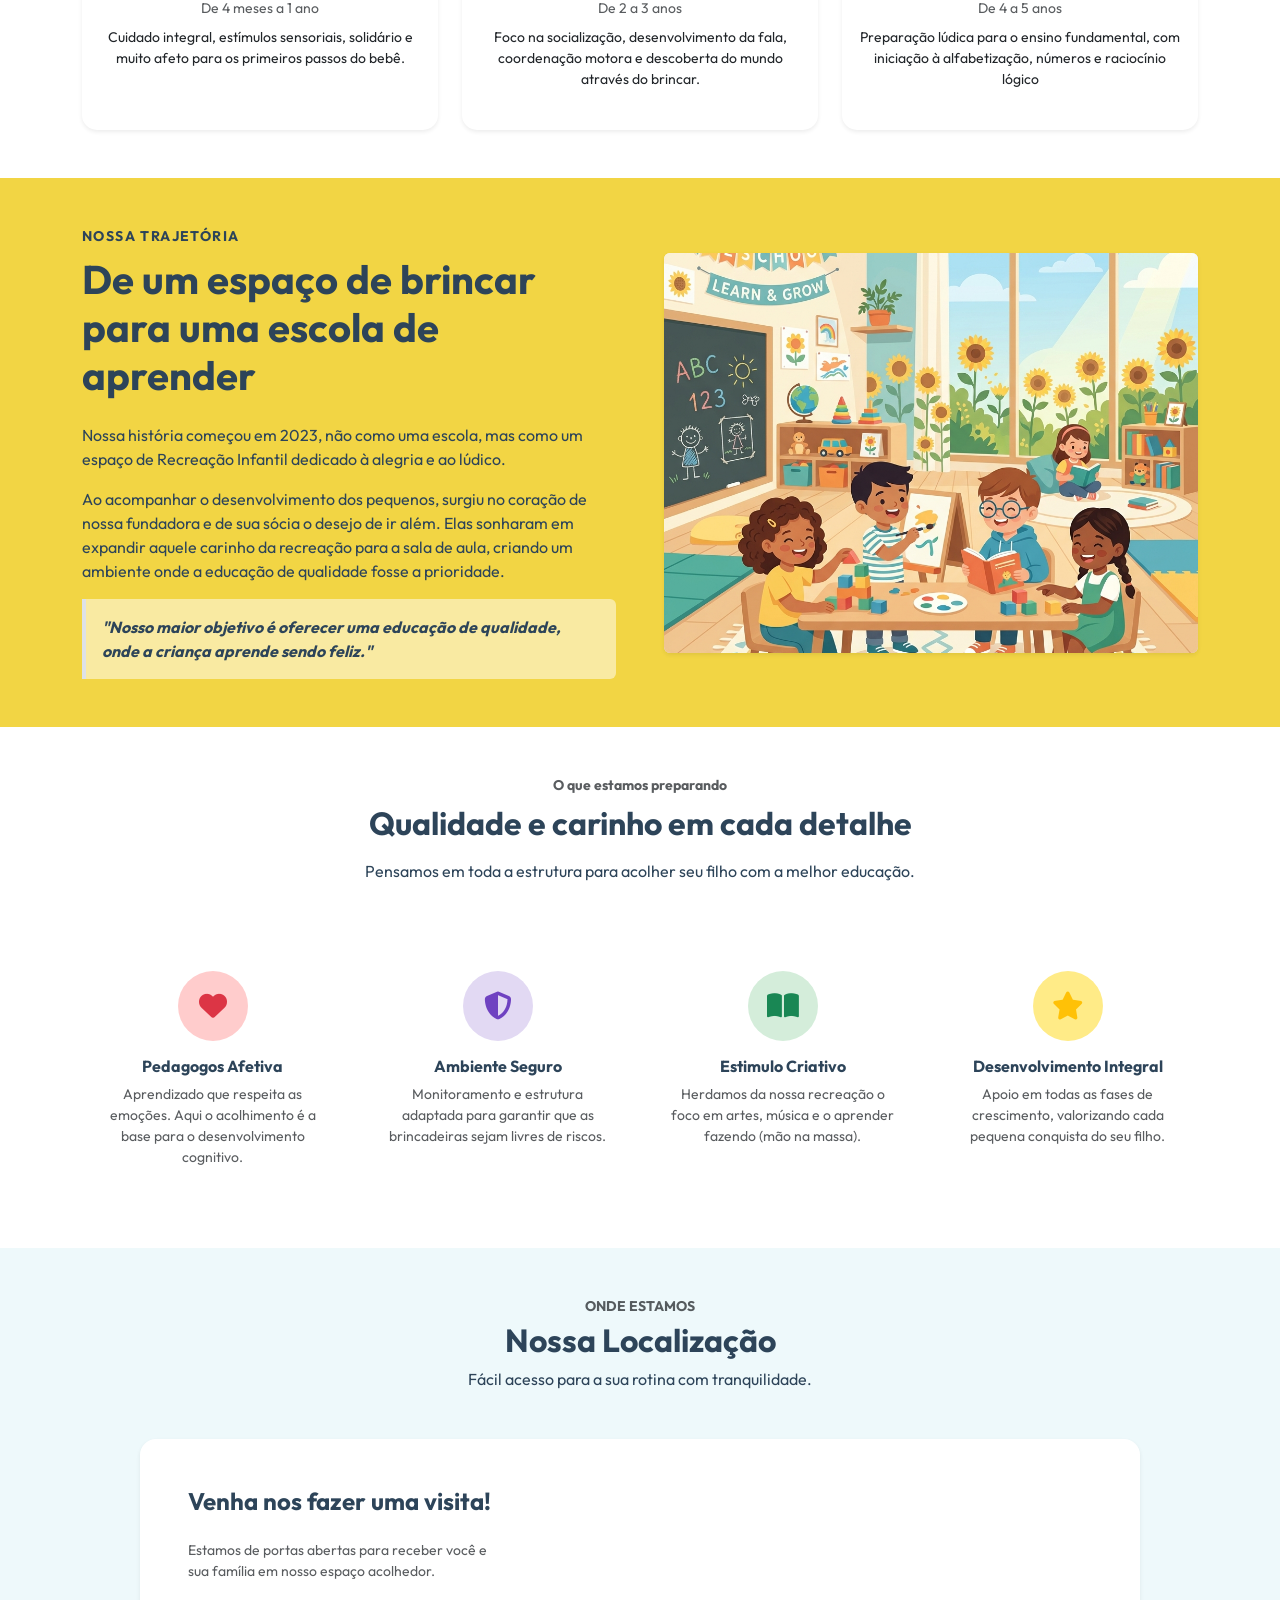
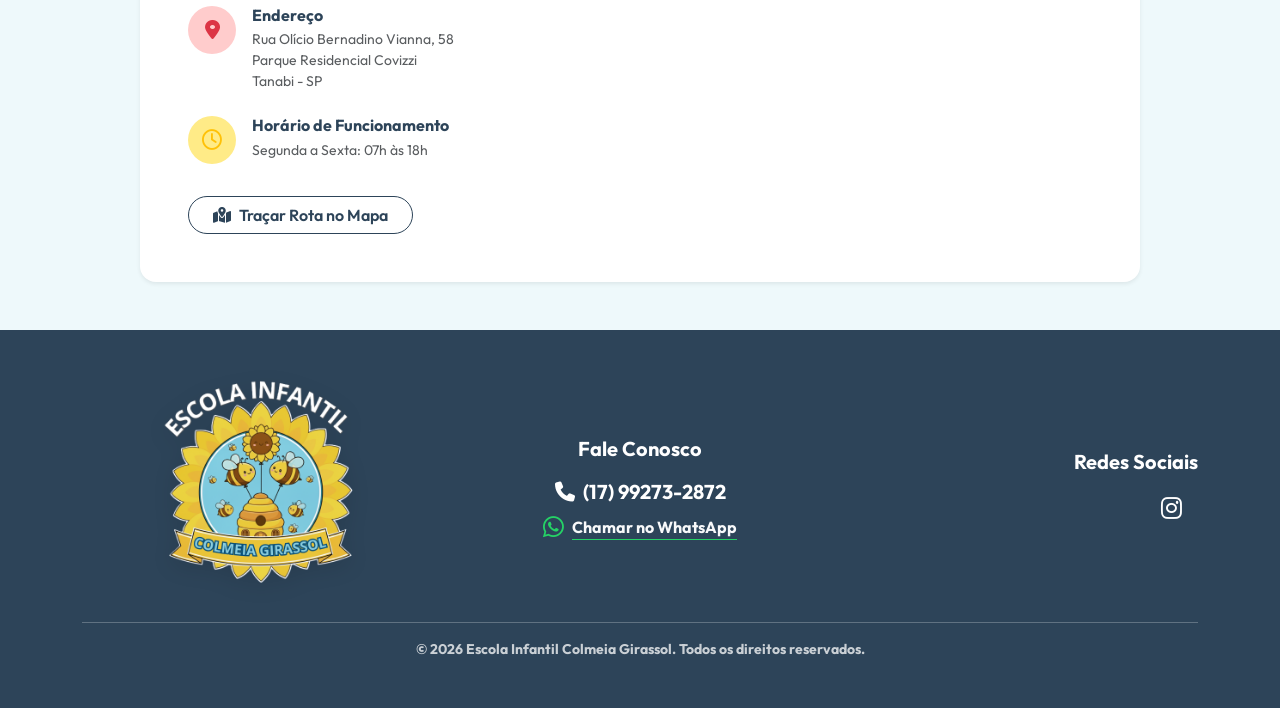
==== commit 3b90a573: "fix: implement css and js cache-busters to resolve mobile layout overflow and restore whatsapp butto" ====
--- a/web/index.html
+++ b/web/index.html
@@ -15,7 +15,7 @@
     <!-- CSS da Biblioteca de Animação AOS -->
     <link href="https://unpkg.com/aos@2.3.1/dist/aos.css" rel="stylesheet">
     <!-- CSS Customizado -->
-    <link rel="stylesheet" href="css/style.css">
+    <link rel="stylesheet" href="css/style.css?v=1.0.2">
 </head>
 <body>
 
@@ -251,7 +251,7 @@
     </div>
 
     <!-- Carregador de Componentes (Cabeçalho e Rodapé) -->
-    <script src="js/components.js"></script>
+    <script src="js/components.js?v=1.0.2"></script>
 
     <!-- JS do Bootstrap -->
     <script src="https://cdn.jsdelivr.net/npm/bootstrap@5.3.2/dist/js/bootstrap.bundle.min.js"></script>
--- a/web/css/style.css
+++ b/web/css/style.css
@@ -1,8 +1,9 @@
 /* Fontes do Google */
-body {
+html, body {
     font-family: 'Outfit', sans-serif;
     color: #2D4459; /* Default text color */
     overflow-x: hidden;
+    width: 100%;
 }
 
 /* Variáveis de Cores */
@@ -287,6 +288,7 @@
     text-decoration: none;
     border-radius: 10px;
     transition: all 0.3s ease;
+    cursor: pointer;
 }
 
 .nav-link-custom i {
@@ -372,6 +374,9 @@
 }
 
 @media (max-width: 992px) {
+    .dashboard-container {
+        flex-direction: column;
+    }
     .sidebar {
         width: 80px;
         padding: 2rem 0.5rem;
@@ -384,6 +389,10 @@
         width: 100%;
         text-align: center;
     }
+    .main-content {
+        padding: 1.5rem 1rem;
+        max-height: none;
+    }
 }
 
 /* Ajustes de Alinhamento e Estabilidade */
@@ -434,3 +443,70 @@
     from { opacity: 0; transform: translateY(10px); }
     to { opacity: 1; transform: translateY(0); }
 }
+
+/* Custom Mobile Dropdown Styling */
+.navbar .dropdown-menu {
+    background-color: var(--dark-blue) !important;
+    border: 1px solid rgba(255, 255, 255, 0.1) !important;
+    padding: 0.5rem !important;
+}
+
+.navbar .dropdown-menu .nav-link-custom {
+    color: rgba(255, 255, 255, 0.8) !important;
+    background: transparent !important;
+    padding: 0.6rem 1rem !important;
+    border-radius: 8px !important;
+    margin-bottom: 2px !important;
+}
+
+.navbar .dropdown-menu .nav-link-custom:hover,
+.navbar .dropdown-menu .nav-link-custom.active {
+    background-color: rgba(255, 255, 255, 0.1) !important;
+    color: var(--yellow-main) !important;
+}
+
+.navbar .dropdown-menu .dropdown-divider {
+    border-top: 1px solid rgba(255, 255, 255, 0.1) !important;
+    margin: 0.5rem 0 !important;
+}
+
+/* Botão Flutuante WhatsApp Responsivo */
+.btn-whatsapp-float {
+    position: fixed;
+    bottom: 24px;
+    right: 24px;
+    background-color: #25D366;
+    color: #fff !important;
+    width: 60px;
+    height: 60px;
+    border-radius: 50%;
+    display: flex;
+    align-items: center;
+    justify-content: center;
+    box-shadow: 0 4px 15px rgba(0, 0, 0, 0.2);
+    z-index: 1000;
+    transition: all 0.3s ease;
+    text-decoration: none !important;
+}
+
+.btn-whatsapp-float i {
+    font-size: 32px;
+}
+
+.btn-whatsapp-float:hover {
+    transform: scale(1.1);
+    box-shadow: 0 6px 20px rgba(37, 211, 102, 0.4);
+}
+
+@media (max-width: 576px) {
+    .btn-whatsapp-float {
+        bottom: 16px;
+        right: 16px;
+        width: 50px;
+        height: 50px;
+    }
+    .btn-whatsapp-float i {
+        font-size: 26px;
+    }
+}
+
